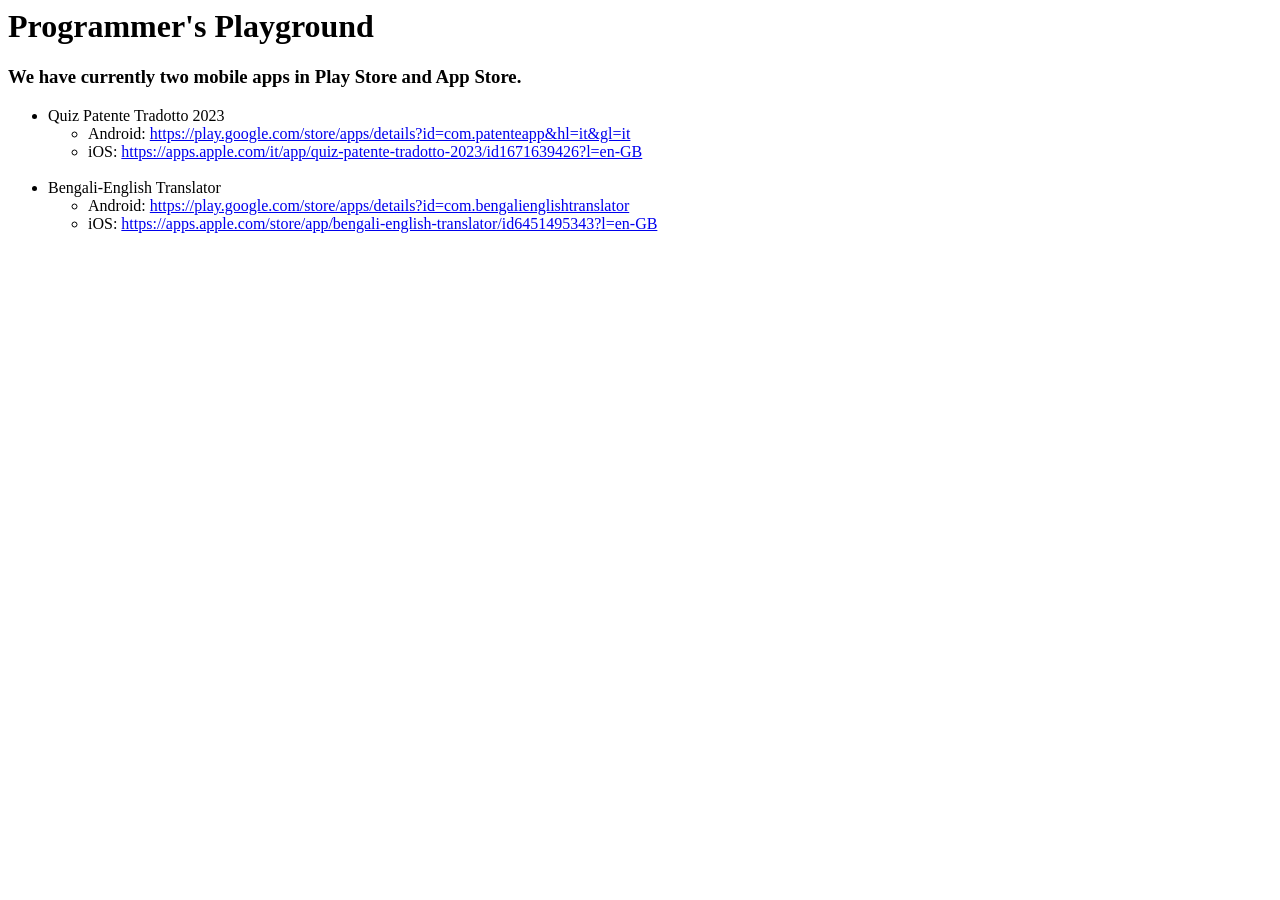
==== index.html @ 9f60ed7e "fix" ====
<html>
<head>
    <title>Programmer's Playground</title>
    <meta name="viewport" content="width=device-width, initial-scale=1.0">
    <meta name="description" content="Programmer's Playground">
    <meta name="keywords" content="Programmer's Playground">
    <meta name="author" content="Programmer's Playground">
    <meta charset="UTF-8">
    <link rel="stylesheet" href="css/bootstrap.min.css">
    <link rel="stylesheet" href="css/style.css">
</head>
<body>
  <h1>Programmer's Playground</h1>

  <h3>We have currently two mobile apps in Play Store and App Store.</h3>

  <ul>
    <li>Quiz Patente Tradotto 2023
      <ul>
        <li>Android: <a href="https://play.google.com/store/apps/details?id=com.patenteapp&hl=it&gl=it">https://play.google.com/store/apps/details?id=com.patenteapp&hl=it&gl=it</a></li>
        <li>iOS: <a href="https://apps.apple.com/it/app/quiz-patente-tradotto-2023/id1671639426?l=en-GB">https://apps.apple.com/it/app/quiz-patente-tradotto-2023/id1671639426?l=en-GB</a></li>
      </ul>
    </li>
    <br/>
    <li>Bengali-English Translator
      <ul>
        <li>Android: <a href="https://play.google.com/store/apps/details?id=com.bengalienglishtranslator">https://play.google.com/store/apps/details?id=com.bengalienglishtranslator</a></li>
        <li>iOS: <a href="https://apps.apple.com/store/app/bengali-english-translator/id6451495343?l=en-GB">https://apps.apple.com/store/app/bengali-english-translator/id6451495343?l=en-GB</a></li>
      </ul>
    </li>
  </ul>
</body>
</html>
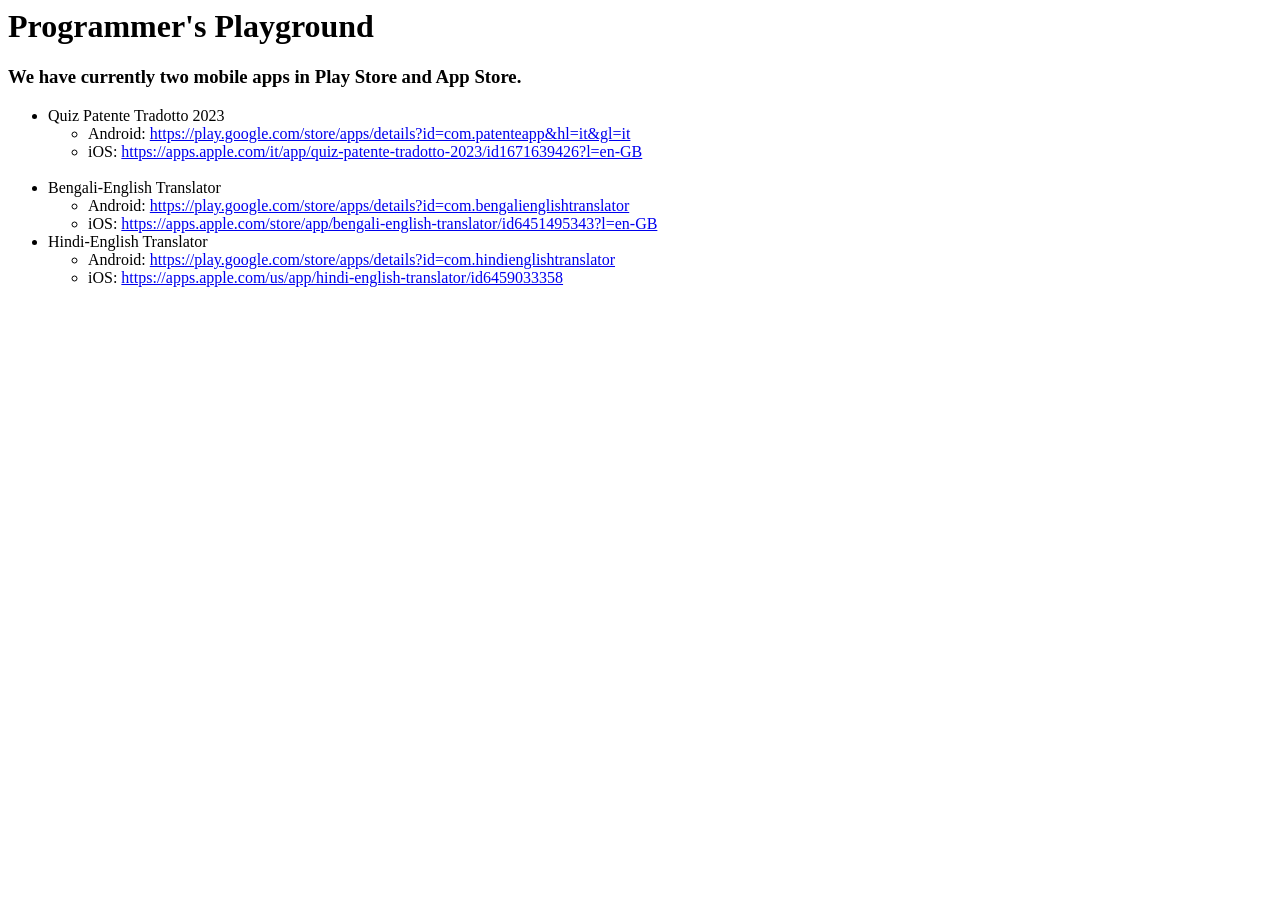
==== commit 96383486: "added Hindi-English Translator" ====
--- a/index.html
+++ b/index.html
@@ -28,6 +28,12 @@
         <li>iOS: <a href="https://apps.apple.com/store/app/bengali-english-translator/id6451495343?l=en-GB">https://apps.apple.com/store/app/bengali-english-translator/id6451495343?l=en-GB</a></li>
       </ul>
     </li>
+    <li>Hindi-English Translator
+      <ul>
+        <li>Android: <a href="https://play.google.com/store/apps/details?id=com.hindienglishtranslator">https://play.google.com/store/apps/details?id=com.hindienglishtranslator</a></li>
+        <li>iOS: <a href="https://apps.apple.com/us/app/hindi-english-translator/id6459033358">https://apps.apple.com/us/app/hindi-english-translator/id6459033358</a></li>
+      </ul>
+    </li>
   </ul>
 </body>
 </html>
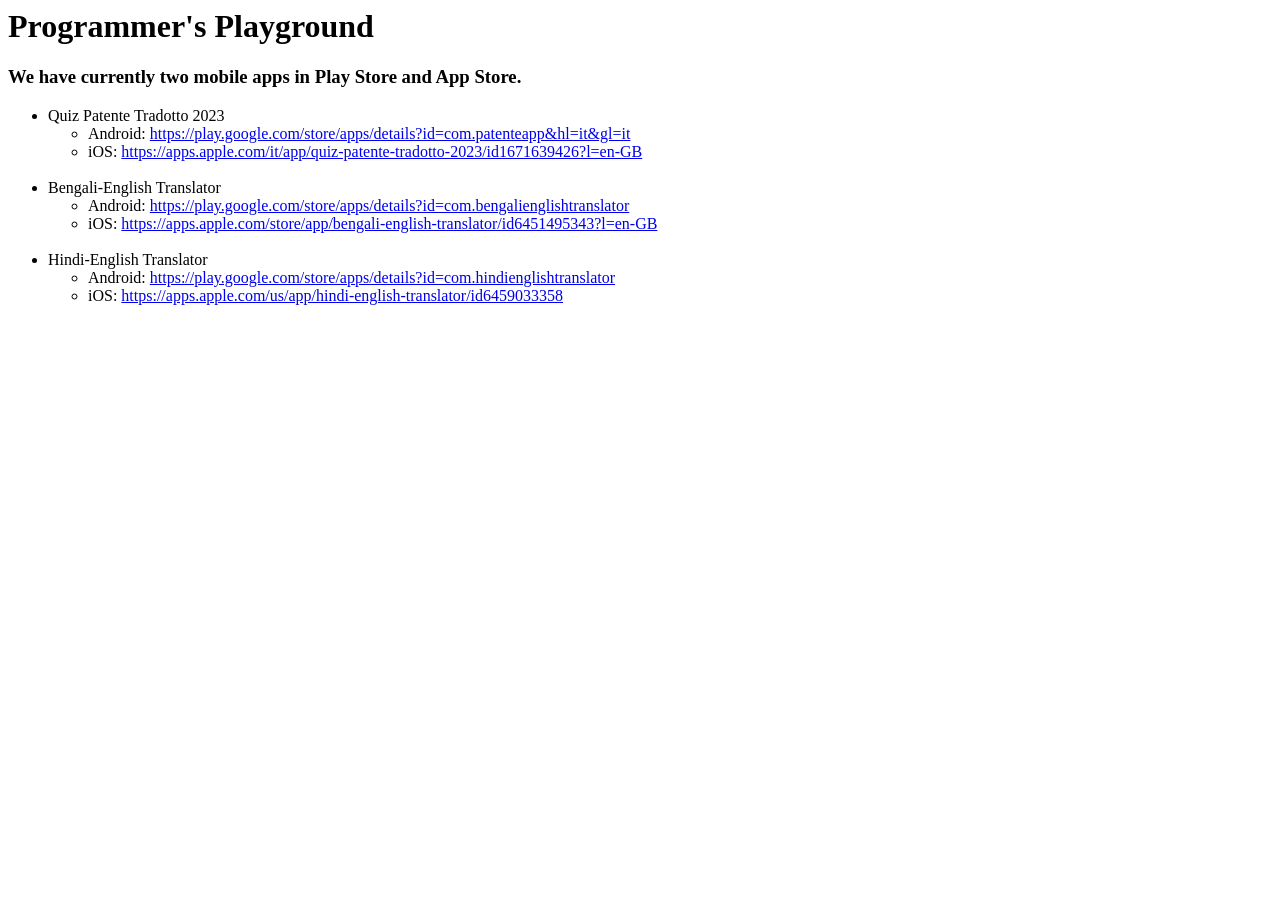
==== commit 7056fe5b: "added <br/>" ====
--- a/index.html
+++ b/index.html
@@ -28,6 +28,7 @@
         <li>iOS: <a href="https://apps.apple.com/store/app/bengali-english-translator/id6451495343?l=en-GB">https://apps.apple.com/store/app/bengali-english-translator/id6451495343?l=en-GB</a></li>
       </ul>
     </li>
+    <br/>
     <li>Hindi-English Translator
       <ul>
         <li>Android: <a href="https://play.google.com/store/apps/details?id=com.hindienglishtranslator">https://play.google.com/store/apps/details?id=com.hindienglishtranslator</a></li>
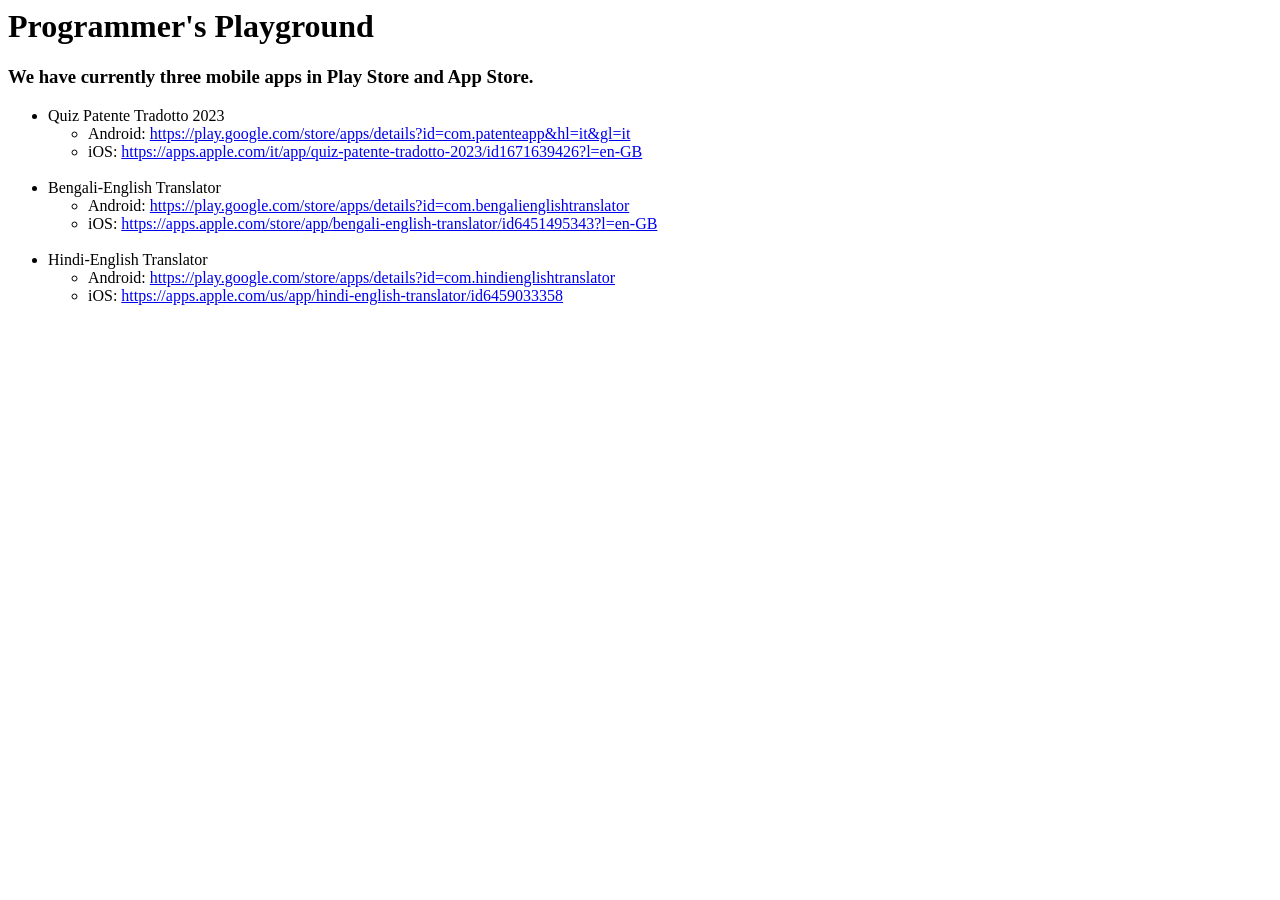
==== commit 76e7c4b0: "fix" ====
--- a/index.html
+++ b/index.html
@@ -12,7 +12,7 @@
 <body>
   <h1>Programmer's Playground</h1>
 
-  <h3>We have currently two mobile apps in Play Store and App Store.</h3>
+  <h3>We have currently three mobile apps in Play Store and App Store.</h3>
 
   <ul>
     <li>Quiz Patente Tradotto 2023
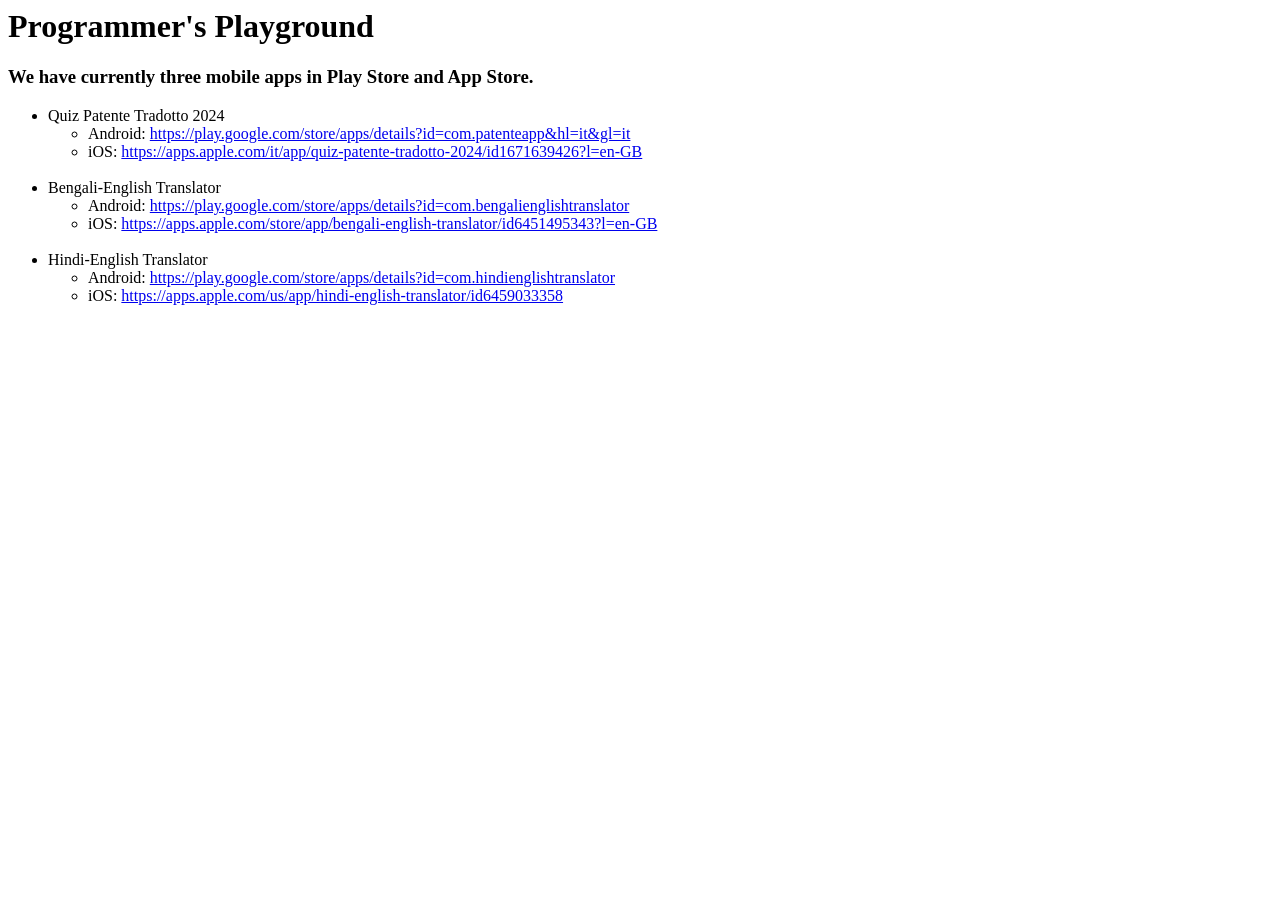
==== commit c7d38bab: "2023 to 2024" ====
--- a/index.html
+++ b/index.html
@@ -15,10 +15,10 @@
   <h3>We have currently three mobile apps in Play Store and App Store.</h3>
 
   <ul>
-    <li>Quiz Patente Tradotto 2023
+    <li>Quiz Patente Tradotto 2024
       <ul>
         <li>Android: <a href="https://play.google.com/store/apps/details?id=com.patenteapp&hl=it&gl=it">https://play.google.com/store/apps/details?id=com.patenteapp&hl=it&gl=it</a></li>
-        <li>iOS: <a href="https://apps.apple.com/it/app/quiz-patente-tradotto-2023/id1671639426?l=en-GB">https://apps.apple.com/it/app/quiz-patente-tradotto-2023/id1671639426?l=en-GB</a></li>
+        <li>iOS: <a href="https://apps.apple.com/it/app/quiz-patente-tradotto-2024/id1671639426?l=en-GB">https://apps.apple.com/it/app/quiz-patente-tradotto-2024/id1671639426?l=en-GB</a></li>
       </ul>
     </li>
     <br/>
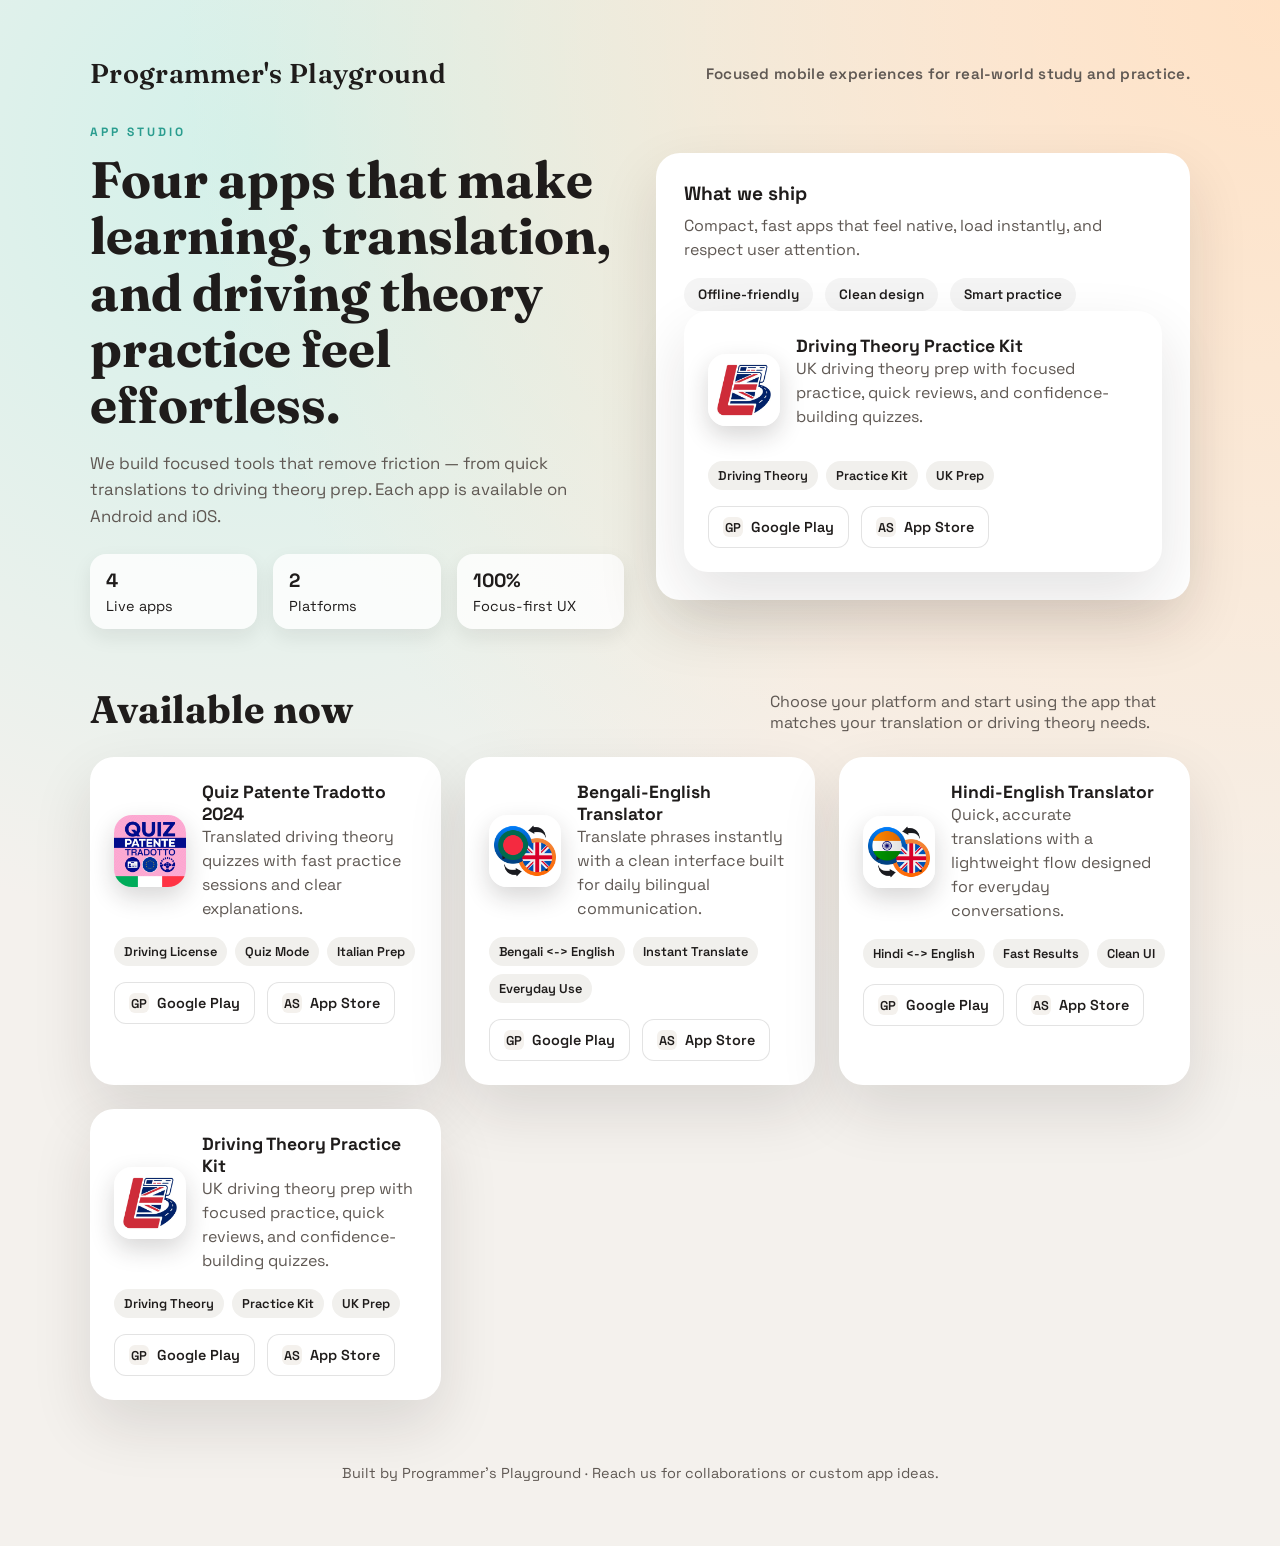
==== commit f424296b: "UI" ====
--- a/index.html
+++ b/index.html
@@ -1,40 +1,497 @@
-<html>
+<!doctype html>
+<html lang="en">
 <head>
-    <title>Programmer's Playground</title>
-    <meta name="viewport" content="width=device-width, initial-scale=1.0">
-    <meta name="description" content="Programmer's Playground">
-    <meta name="keywords" content="Programmer's Playground">
-    <meta name="author" content="Programmer's Playground">
-    <meta charset="UTF-8">
-    <link rel="stylesheet" href="css/bootstrap.min.css">
-    <link rel="stylesheet" href="css/style.css">
+  <meta charset="UTF-8" />
+  <meta name="viewport" content="width=device-width, initial-scale=1" />
+  <title>Programmer's Playground</title>
+  <meta name="description" content="Programmer's Playground builds practical apps for translation, study, and driving theory practice." />
+  <link rel="preconnect" href="https://fonts.googleapis.com" />
+  <link rel="preconnect" href="https://fonts.gstatic.com" crossorigin />
+  <link href="https://fonts.googleapis.com/css2?family=Space+Grotesk:wght@400;500;600;700&family=Fraunces:wght@600;700&display=swap" rel="stylesheet" />
+  <style>
+    :root {
+      --bg: #f4f1ed;
+      --ink: #1f1c1b;
+      --muted: #5f5853;
+      --accent: #ff8b3d;
+      --accent-2: #2a9d8f;
+      --card: #ffffff;
+      --shadow: 0 25px 60px rgba(31, 28, 27, 0.12);
+      --radius: 24px;
+    }
+
+    *,
+    *::before,
+    *::after {
+      box-sizing: border-box;
+    }
+
+    body {
+      margin: 0;
+      font-family: "Space Grotesk", "Segoe UI", sans-serif;
+      color: var(--ink);
+      background: radial-gradient(circle at top right, #ffe2c6 0%, transparent 55%),
+        radial-gradient(circle at 20% 10%, #d3f1ea 0%, transparent 45%),
+        var(--bg);
+      min-height: 100vh;
+    }
+
+    a {
+      color: inherit;
+      text-decoration: none;
+    }
+
+    .container {
+      width: min(1100px, 90vw);
+      margin: 0 auto;
+      padding: 32px 0 64px;
+    }
+
+    .site-header {
+      display: flex;
+      justify-content: space-between;
+      align-items: center;
+      padding: 24px 0 10px;
+      font-weight: 600;
+      letter-spacing: 0.3px;
+    }
+
+    .brand {
+      font-family: "Fraunces", "Times New Roman", serif;
+      font-size: clamp(1.3rem, 2.5vw, 1.7rem);
+    }
+
+    .tagline {
+      font-size: 0.95rem;
+      color: var(--muted);
+    }
+
+    .hero {
+      display: grid;
+      grid-template-columns: repeat(auto-fit, minmax(280px, 1fr));
+      gap: 32px;
+      align-items: center;
+      margin-top: 24px;
+    }
+
+    .eyebrow {
+      text-transform: uppercase;
+      letter-spacing: 3px;
+      font-size: 0.75rem;
+      color: var(--accent-2);
+      font-weight: 700;
+    }
+
+    h1 {
+      font-family: "Fraunces", "Times New Roman", serif;
+      font-size: clamp(2.3rem, 4vw, 3.2rem);
+      margin: 12px 0 16px;
+      line-height: 1.1;
+    }
+
+    .lead {
+      color: var(--muted);
+      font-size: 1.05rem;
+      line-height: 1.6;
+      margin: 0 0 24px;
+    }
+
+    .hero-stats {
+      display: grid;
+      grid-template-columns: repeat(3, minmax(0, 1fr));
+      gap: 16px;
+    }
+
+    .stat {
+      background: rgba(255, 255, 255, 0.8);
+      border-radius: 16px;
+      padding: 14px 16px;
+      box-shadow: 0 8px 20px rgba(31, 28, 27, 0.08);
+      font-size: 0.9rem;
+    }
+
+    .stat strong {
+      display: block;
+      font-size: 1.2rem;
+      margin-bottom: 4px;
+    }
+
+    .hero-card {
+      background: var(--card);
+      border-radius: var(--radius);
+      padding: 28px;
+      box-shadow: var(--shadow);
+    }
+
+    .hero-card h2 {
+      font-size: 1.2rem;
+      margin: 0 0 8px;
+    }
+
+    .hero-card p {
+      margin: 0 0 16px;
+      color: var(--muted);
+      line-height: 1.5;
+    }
+
+    .hero-actions {
+      display: flex;
+      flex-wrap: wrap;
+      gap: 12px;
+    }
+
+    .pill {
+      display: inline-flex;
+      align-items: center;
+      gap: 6px;
+      padding: 8px 14px;
+      background: #f4f4f4;
+      border-radius: 999px;
+      font-size: 0.85rem;
+      font-weight: 600;
+    }
+
+    .apps {
+      margin-top: 56px;
+    }
+
+    .apps-header {
+      display: flex;
+      justify-content: space-between;
+      align-items: flex-end;
+      gap: 24px;
+      margin-bottom: 24px;
+    }
+
+    .apps-header h2 {
+      font-family: "Fraunces", "Times New Roman", serif;
+      font-size: clamp(1.8rem, 3vw, 2.4rem);
+      margin: 0;
+    }
+
+    .apps-header p {
+      margin: 0;
+      color: var(--muted);
+      max-width: 420px;
+    }
+
+    .app-grid {
+      display: grid;
+      grid-template-columns: repeat(auto-fit, minmax(260px, 1fr));
+      gap: 24px;
+    }
+
+    .app-card {
+      background: var(--card);
+      border-radius: var(--radius);
+      padding: 24px;
+      box-shadow: var(--shadow);
+      display: flex;
+      flex-direction: column;
+      gap: 16px;
+      position: relative;
+      overflow: hidden;
+      animation: rise 0.7s ease both;
+    }
+
+    .app-card::after {
+      content: "";
+      position: absolute;
+      inset: 0;
+      background: linear-gradient(140deg, rgba(255, 139, 61, 0.12), transparent 45%);
+      opacity: 0;
+      transition: opacity 0.3s ease;
+    }
+
+    .app-card:hover::after {
+      opacity: 1;
+    }
+
+    .app-top {
+      display: flex;
+      gap: 16px;
+      align-items: center;
+      position: relative;
+      z-index: 1;
+    }
+
+    .app-icon {
+      width: 72px;
+      height: 72px;
+      border-radius: 18px;
+      box-shadow: 0 10px 24px rgba(31, 28, 27, 0.18);
+      flex-shrink: 0;
+      object-fit: cover;
+    }
+
+    .app-title {
+      margin: 0;
+      font-size: 1.1rem;
+    }
+
+    .app-desc {
+      margin: 0;
+      color: var(--muted);
+      line-height: 1.5;
+      position: relative;
+      z-index: 1;
+    }
+
+    .chip-row {
+      display: flex;
+      flex-wrap: wrap;
+      gap: 8px;
+      position: relative;
+      z-index: 1;
+    }
+
+    .chip {
+      padding: 6px 10px;
+      border-radius: 999px;
+      background: #f1f0ed;
+      font-size: 0.8rem;
+      font-weight: 600;
+    }
+
+    .store-links {
+      display: flex;
+      gap: 12px;
+      flex-wrap: wrap;
+      position: relative;
+      z-index: 1;
+    }
+
+    .store-btn {
+      display: inline-flex;
+      align-items: center;
+      gap: 8px;
+      padding: 10px 14px;
+      border-radius: 12px;
+      border: 1px solid rgba(31, 28, 27, 0.12);
+      font-size: 0.9rem;
+      font-weight: 600;
+      transition: transform 0.2s ease, box-shadow 0.2s ease;
+      background: #fff;
+    }
+
+    .store-btn span {
+      display: inline-flex;
+      width: 20px;
+      height: 20px;
+      align-items: center;
+      justify-content: center;
+      border-radius: 6px;
+      background: #f4f1ed;
+      font-size: 0.8rem;
+    }
+
+    .store-btn:hover {
+      transform: translateY(-2px);
+      box-shadow: 0 12px 24px rgba(31, 28, 27, 0.12);
+    }
+
+    .footer {
+      margin-top: 64px;
+      text-align: center;
+      color: var(--muted);
+      font-size: 0.9rem;
+    }
+
+    @keyframes rise {
+      from {
+        opacity: 0;
+        transform: translateY(16px);
+      }
+      to {
+        opacity: 1;
+        transform: translateY(0);
+      }
+    }
+
+    @media (max-width: 700px) {
+      .site-header {
+        flex-direction: column;
+        align-items: flex-start;
+        gap: 8px;
+      }
+
+      .hero-stats {
+        grid-template-columns: 1fr;
+      }
+
+      .apps-header {
+        flex-direction: column;
+        align-items: flex-start;
+      }
+    }
+
+    @media (prefers-reduced-motion: reduce) {
+      .app-card {
+        animation: none;
+      }
+
+      .store-btn {
+        transition: none;
+      }
+    }
+  </style>
 </head>
 <body>
-  <h1>Programmer's Playground</h1>
-
-  <h3>We have currently three mobile apps in Play Store and App Store.</h3>
-
-  <ul>
-    <li>Quiz Patente Tradotto 2024
-      <ul>
-        <li>Android: <a href="https://play.google.com/store/apps/details?id=com.patenteapp&hl=it&gl=it">https://play.google.com/store/apps/details?id=com.patenteapp&hl=it&gl=it</a></li>
-        <li>iOS: <a href="https://apps.apple.com/it/app/quiz-patente-tradotto-2024/id1671639426?l=en-GB">https://apps.apple.com/it/app/quiz-patente-tradotto-2024/id1671639426?l=en-GB</a></li>
-      </ul>
-    </li>
-    <br/>
-    <li>Bengali-English Translator
-      <ul>
-        <li>Android: <a href="https://play.google.com/store/apps/details?id=com.bengalienglishtranslator">https://play.google.com/store/apps/details?id=com.bengalienglishtranslator</a></li>
-        <li>iOS: <a href="https://apps.apple.com/store/app/bengali-english-translator/id6451495343?l=en-GB">https://apps.apple.com/store/app/bengali-english-translator/id6451495343?l=en-GB</a></li>
-      </ul>
-    </li>
-    <br/>
-    <li>Hindi-English Translator
-      <ul>
-        <li>Android: <a href="https://play.google.com/store/apps/details?id=com.hindienglishtranslator">https://play.google.com/store/apps/details?id=com.hindienglishtranslator</a></li>
-        <li>iOS: <a href="https://apps.apple.com/us/app/hindi-english-translator/id6459033358">https://apps.apple.com/us/app/hindi-english-translator/id6459033358</a></li>
-      </ul>
-    </li>
-  </ul>
+  <div class="container">
+    <header class="site-header">
+      <div class="brand">Programmer's Playground</div>
+      <div class="tagline">Focused mobile experiences for real-world study and practice.</div>
+    </header>
+
+    <section class="hero">
+      <div>
+        <div class="eyebrow">App Studio</div>
+        <h1>Four apps that make learning, translation, and driving theory practice feel effortless.</h1>
+        <p class="lead">We build focused tools that remove friction — from quick translations to driving theory prep. Each app is available on Android and iOS.</p>
+        <div class="hero-stats">
+          <div class="stat"><strong>4</strong>Live apps</div>
+          <div class="stat"><strong>2</strong>Platforms</div>
+          <div class="stat"><strong>100%</strong>Focus-first UX</div>
+        </div>
+      </div>
+      <div class="hero-card">
+        <h2>What we ship</h2>
+        <p>Compact, fast apps that feel native, load instantly, and respect user attention.</p>
+        <div class="hero-actions">
+          <div class="pill">Offline-friendly</div>
+          <div class="pill">Clean design</div>
+          <div class="pill">Smart practice</div>
+        </div>
+        <article class="app-card">
+          <div class="app-top">
+            <img class="app-icon" src="assets/uk-driving-icon.png" alt="Driving Theory Practice Kit app icon" width="72" height="72" />
+            <div>
+              <h3 class="app-title">Driving Theory Practice Kit</h3>
+              <p class="app-desc">UK driving theory prep with focused practice, quick reviews, and confidence-building quizzes.</p>
+            </div>
+          </div>
+          <div class="chip-row">
+            <span class="chip">Driving Theory</span>
+            <span class="chip">Practice Kit</span>
+            <span class="chip">UK Prep</span>
+          </div>
+          <div class="store-links">
+            <a class="store-btn" href="https://play.google.com/store/apps/details?id=com.ukdrivinglicenseapp" target="_blank" rel="noopener noreferrer">
+              <span>GP</span>Google Play
+            </a>
+            <a class="store-btn" href="https://apps.apple.com/us/app/driving-theory-practice-kit/id6503441340" target="_blank" rel="noopener noreferrer">
+              <span>AS</span>App Store
+            </a>
+          </div>
+        </article>
+
+      </div>
+    </section>
+
+    <section class="apps">
+      <div class="apps-header">
+        <h2>Available now</h2>
+        <p>Choose your platform and start using the app that matches your translation or driving theory needs.</p>
+      </div>
+
+      <div class="app-grid">
+        <article class="app-card">
+          <div class="app-top">
+            <img class="app-icon" src="assets/patente-icon.png" alt="Quiz Patente Tradotto 2024 app icon" width="72" height="72" />
+            <div>
+              <h3 class="app-title">Quiz Patente Tradotto 2024</h3>
+              <p class="app-desc">Translated driving theory quizzes with fast practice sessions and clear explanations.</p>
+            </div>
+          </div>
+          <div class="chip-row">
+            <span class="chip">Driving License</span>
+            <span class="chip">Quiz Mode</span>
+            <span class="chip">Italian Prep</span>
+          </div>
+          <div class="store-links">
+            <a class="store-btn" href="https://play.google.com/store/apps/details?id=com.patenteapp&hl=it&gl=it" target="_blank" rel="noopener noreferrer">
+              <span>GP</span>Google Play
+            </a>
+            <a class="store-btn" href="https://apps.apple.com/it/app/quiz-patente-tradotto-2024/id1671639426?l=en-GB" target="_blank" rel="noopener noreferrer">
+              <span>AS</span>App Store
+            </a>
+          </div>
+        </article>
+
+        <article class="app-card">
+          <div class="app-top">
+            <img class="app-icon" src="assets/bn-icon.png" alt="Bengali-English Translator app icon" width="72" height="72" />
+            <div>
+              <h3 class="app-title">Bengali-English Translator</h3>
+              <p class="app-desc">Translate phrases instantly with a clean interface built for daily bilingual communication.</p>
+            </div>
+          </div>
+          <div class="chip-row">
+            <span class="chip">Bengali <-> English</span>
+            <span class="chip">Instant Translate</span>
+            <span class="chip">Everyday Use</span>
+          </div>
+          <div class="store-links">
+            <a class="store-btn" href="https://play.google.com/store/apps/details?id=com.bengalienglishtranslator" target="_blank" rel="noopener noreferrer">
+              <span>GP</span>Google Play
+            </a>
+            <a class="store-btn" href="https://apps.apple.com/store/app/bengali-english-translator/id6451495343?l=en-GB" target="_blank" rel="noopener noreferrer">
+              <span>AS</span>App Store
+            </a>
+          </div>
+        </article>
+
+        <article class="app-card">
+          <div class="app-top">
+            <img class="app-icon" src="assets/hn-icon.png" alt="Hindi-English Translator app icon" width="72" height="72" />
+            <div>
+              <h3 class="app-title">Hindi-English Translator</h3>
+              <p class="app-desc">Quick, accurate translations with a lightweight flow designed for everyday conversations.</p>
+            </div>
+          </div>
+          <div class="chip-row">
+            <span class="chip">Hindi <-> English</span>
+            <span class="chip">Fast Results</span>
+            <span class="chip">Clean UI</span>
+          </div>
+          <div class="store-links">
+            <a class="store-btn" href="https://play.google.com/store/apps/details?id=com.hindienglishtranslator" target="_blank" rel="noopener noreferrer">
+              <span>GP</span>Google Play
+            </a>
+            <a class="store-btn" href="https://apps.apple.com/us/app/hindi-english-translator/id6459033358" target="_blank" rel="noopener noreferrer">
+              <span>AS</span>App Store
+            </a>
+          </div>
+        </article>
+        <article class="app-card">
+          <div class="app-top">
+            <img class="app-icon" src="assets/uk-driving-icon.png" alt="Driving Theory Practice Kit app icon" width="72" height="72" />
+            <div>
+              <h3 class="app-title">Driving Theory Practice Kit</h3>
+              <p class="app-desc">UK driving theory prep with focused practice, quick reviews, and confidence-building quizzes.</p>
+            </div>
+          </div>
+          <div class="chip-row">
+            <span class="chip">Driving Theory</span>
+            <span class="chip">Practice Kit</span>
+            <span class="chip">UK Prep</span>
+          </div>
+          <div class="store-links">
+            <a class="store-btn" href="https://play.google.com/store/apps/details?id=com.ukdrivinglicenseapp" target="_blank" rel="noopener noreferrer">
+              <span>GP</span>Google Play
+            </a>
+            <a class="store-btn" href="https://apps.apple.com/us/app/driving-theory-practice-kit/id6503441340" target="_blank" rel="noopener noreferrer">
+              <span>AS</span>App Store
+            </a>
+          </div>
+        </article>
+
+      </div>
+    </section>
+
+    <footer class="footer">
+      Built by Programmer's Playground · Reach us for collaborations or custom app ideas.
+    </footer>
+  </div>
 </body>
 </html>
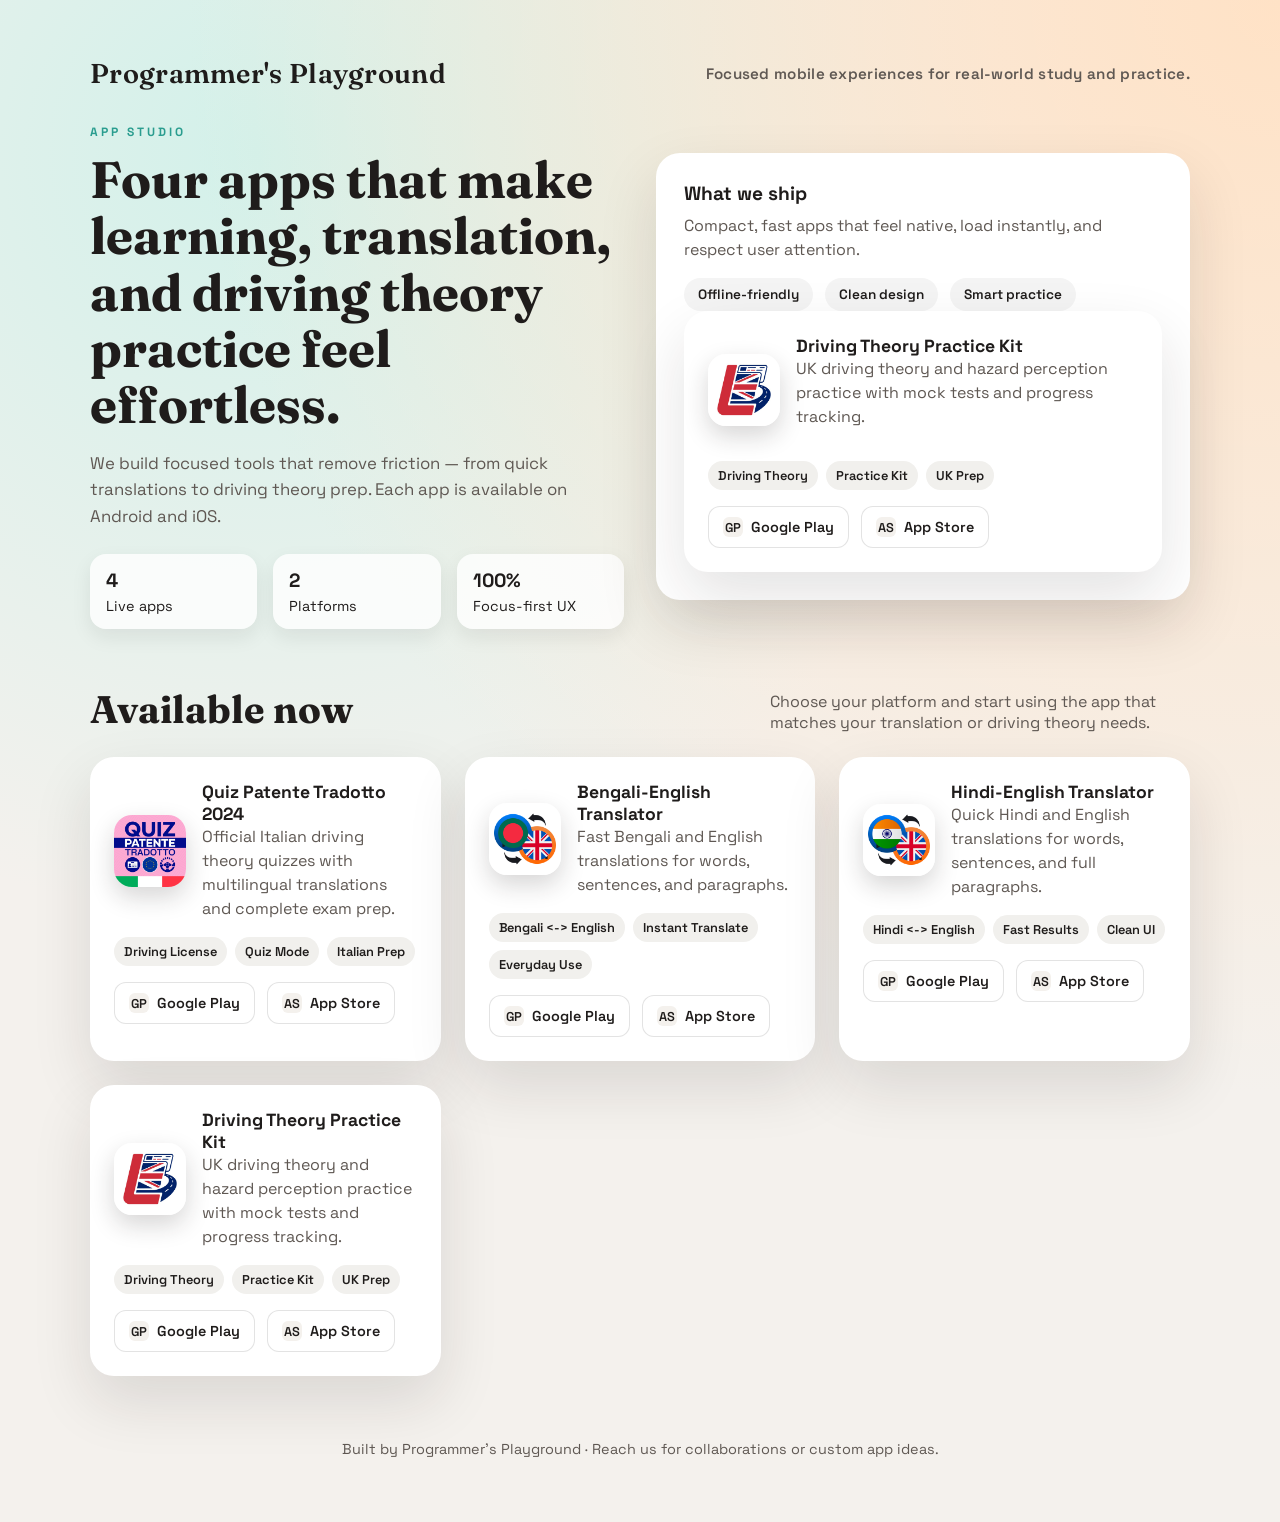
==== commit 80ad926a: "updated desc" ====
--- a/index.html
+++ b/index.html
@@ -367,7 +367,7 @@
             <img class="app-icon" src="assets/uk-driving-icon.png" alt="Driving Theory Practice Kit app icon" width="72" height="72" />
             <div>
               <h3 class="app-title">Driving Theory Practice Kit</h3>
-              <p class="app-desc">UK driving theory prep with focused practice, quick reviews, and confidence-building quizzes.</p>
+              <p class="app-desc">UK driving theory and hazard perception practice with mock tests and progress tracking.</p>
             </div>
           </div>
           <div class="chip-row">
@@ -400,7 +400,7 @@
             <img class="app-icon" src="assets/patente-icon.png" alt="Quiz Patente Tradotto 2024 app icon" width="72" height="72" />
             <div>
               <h3 class="app-title">Quiz Patente Tradotto 2024</h3>
-              <p class="app-desc">Translated driving theory quizzes with fast practice sessions and clear explanations.</p>
+              <p class="app-desc">Official Italian driving theory quizzes with multilingual translations and complete exam prep.</p>
             </div>
           </div>
           <div class="chip-row">
@@ -423,7 +423,7 @@
             <img class="app-icon" src="assets/bn-icon.png" alt="Bengali-English Translator app icon" width="72" height="72" />
             <div>
               <h3 class="app-title">Bengali-English Translator</h3>
-              <p class="app-desc">Translate phrases instantly with a clean interface built for daily bilingual communication.</p>
+              <p class="app-desc">Fast Bengali and English translations for words, sentences, and paragraphs.</p>
             </div>
           </div>
           <div class="chip-row">
@@ -446,7 +446,7 @@
             <img class="app-icon" src="assets/hn-icon.png" alt="Hindi-English Translator app icon" width="72" height="72" />
             <div>
               <h3 class="app-title">Hindi-English Translator</h3>
-              <p class="app-desc">Quick, accurate translations with a lightweight flow designed for everyday conversations.</p>
+              <p class="app-desc">Quick Hindi and English translations for words, sentences, and full paragraphs.</p>
             </div>
           </div>
           <div class="chip-row">
@@ -468,7 +468,7 @@
             <img class="app-icon" src="assets/uk-driving-icon.png" alt="Driving Theory Practice Kit app icon" width="72" height="72" />
             <div>
               <h3 class="app-title">Driving Theory Practice Kit</h3>
-              <p class="app-desc">UK driving theory prep with focused practice, quick reviews, and confidence-building quizzes.</p>
+              <p class="app-desc">UK driving theory and hazard perception practice with mock tests and progress tracking.</p>
             </div>
           </div>
           <div class="chip-row">
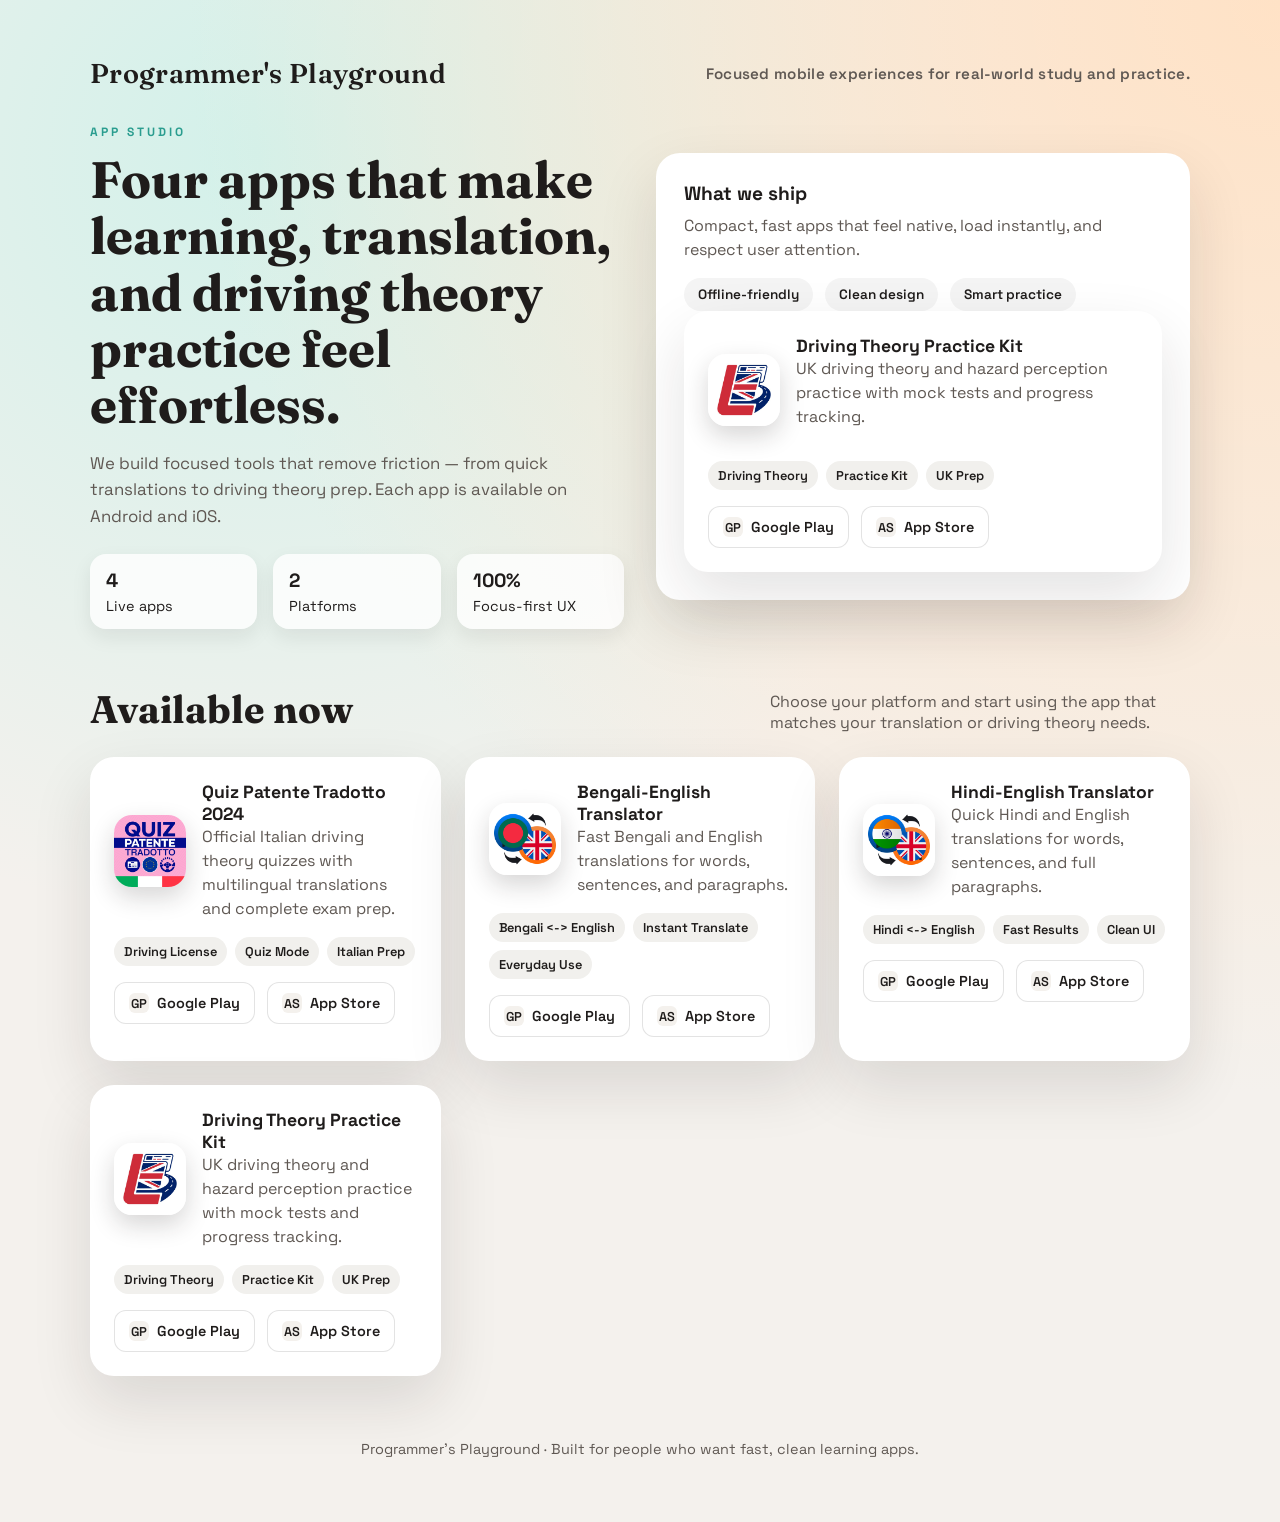
==== commit 733be681: "modified the footer text" ====
--- a/index.html
+++ b/index.html
@@ -490,7 +490,7 @@
     </section>
 
     <footer class="footer">
-      Built by Programmer's Playground · Reach us for collaborations or custom app ideas.
+      Programmer's Playground · Built for people who want fast, clean learning apps.
     </footer>
   </div>
 </body>
